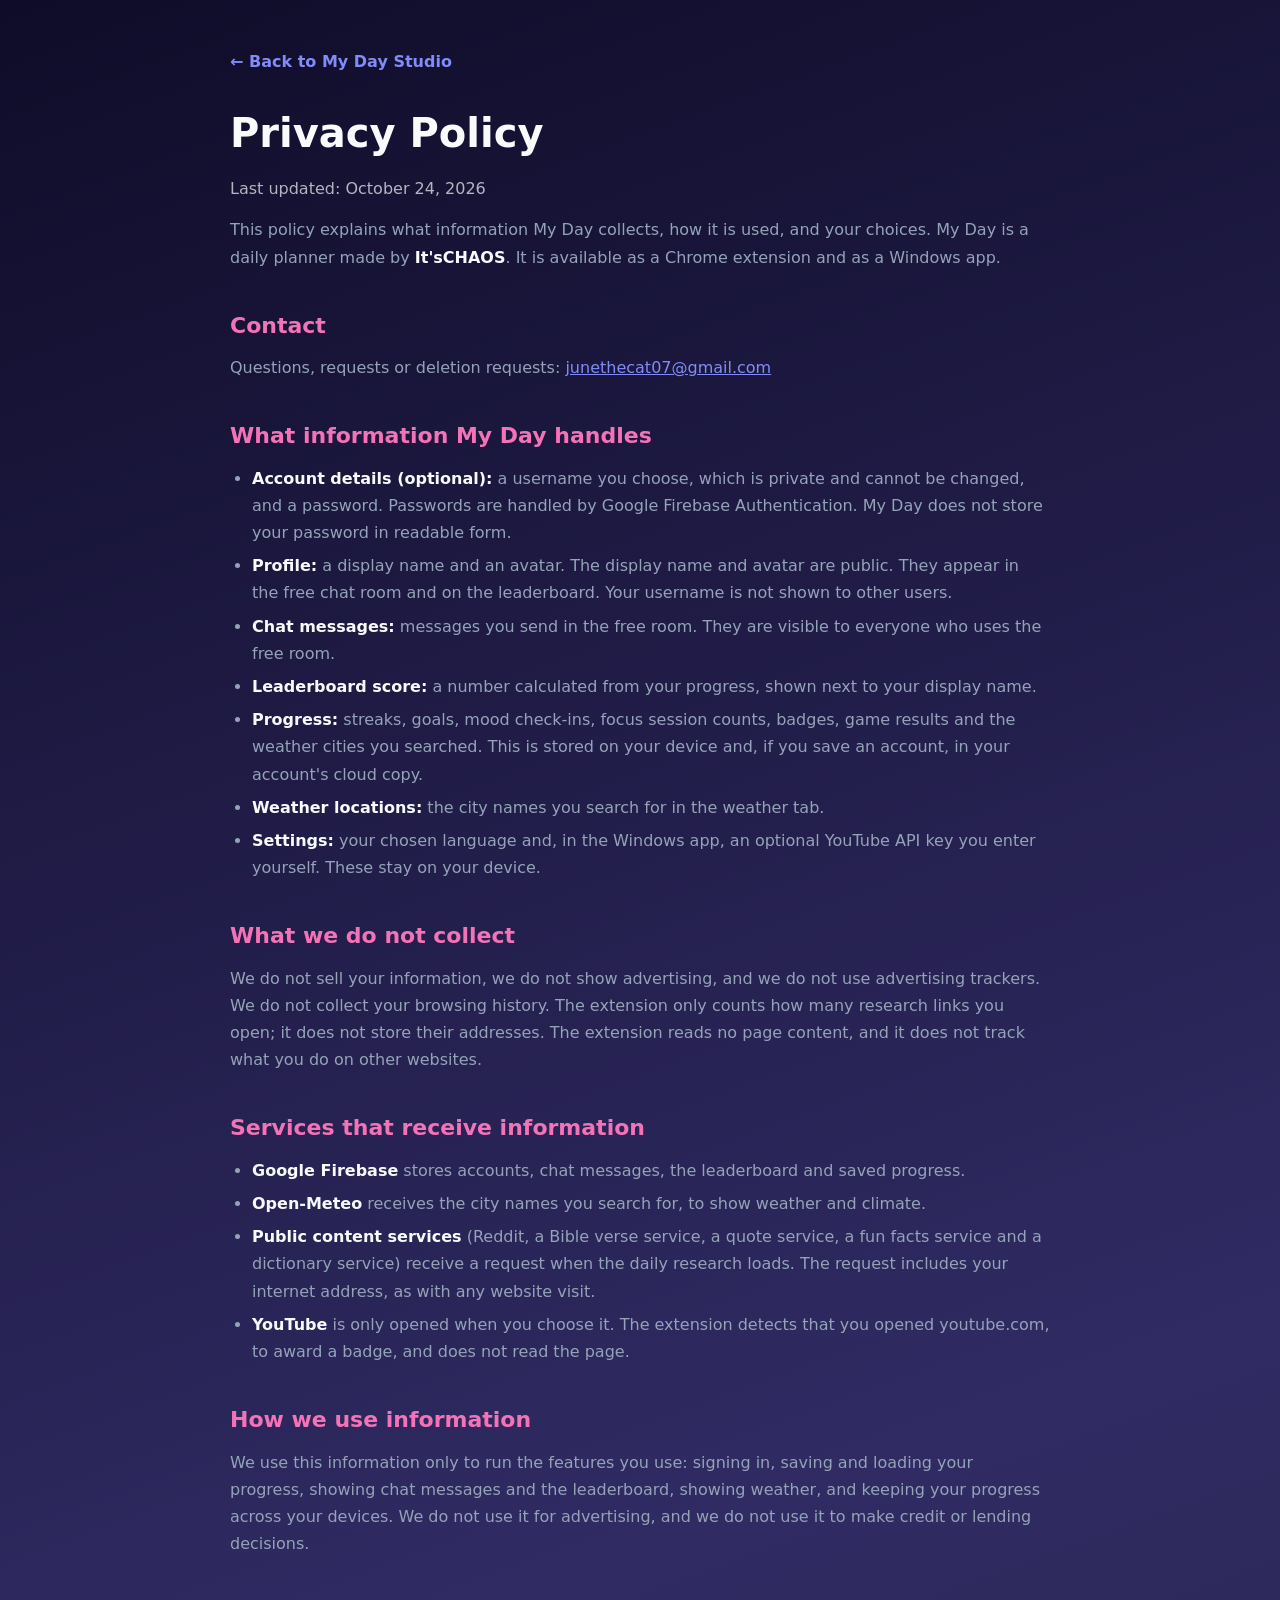
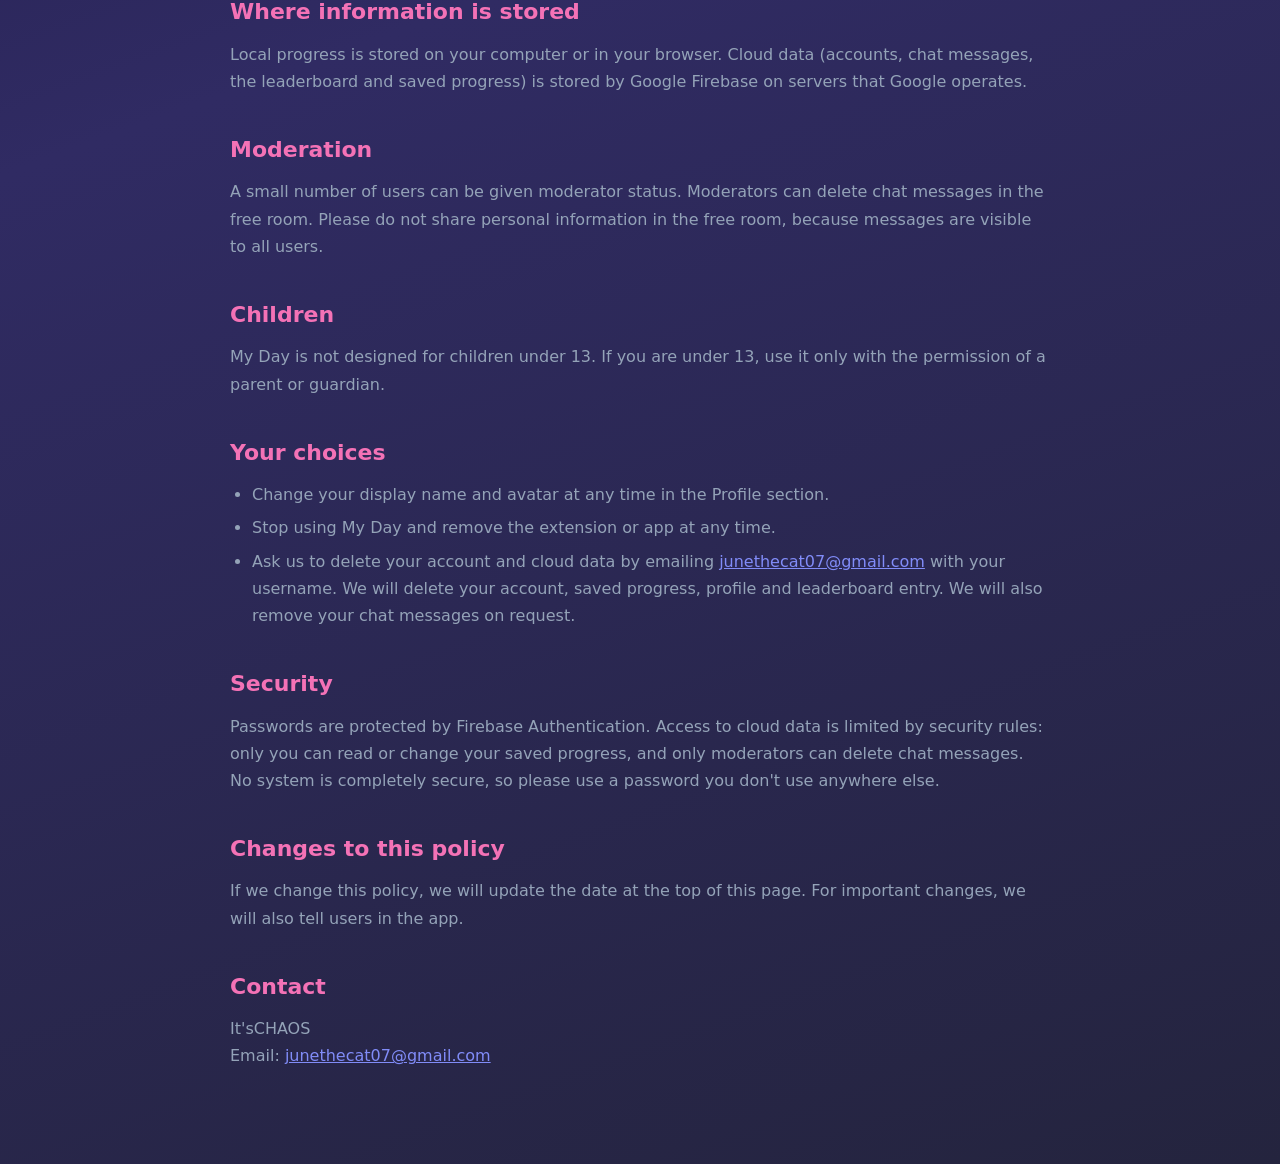
==== privacy.html @ 86819c7f "Add privacy policy for My Day application This file contains the privacy policy for the My Day appli" ====
<!DOCTYPE html>
<html lang="en">
<head>
<meta charset="UTF-8">
<meta name="viewport" content="width=device-width, initial-scale=1.0">
<title>Privacy Policy - My Day</title>
<meta name="description" content="Privacy policy for My Day, the Chrome extension and Windows app made by It'sCHAOS.">
<style>
  :root { --bg1:#0f0c29; --bg2:#302b63; --bg3:#24243e; --accent:#f472b6; --accent2:#818cf8; --text:#f8fafc; --muted:#94a3b8; }
  body { margin:0; font-family:"Segoe UI", system-ui, sans-serif; color:var(--text); line-height:1.7;
         background:linear-gradient(160deg,var(--bg1),var(--bg2) 55%,var(--bg3)); min-height:100vh; }
  main { max-width:820px; margin:0 auto; padding:48px 24px 80px; }
  h1 { font-size:40px; margin:0 0 8px; }
  h2 { font-size:22px; margin:36px 0 10px; color:var(--accent); }
  p, li { color:var(--muted); font-size:16px; }
  p { margin:0 0 14px; }
  ul { padding-left:22px; margin:0 0 14px; }
  li { margin-bottom:6px; }
  strong { color:var(--text); }
  a { color:var(--accent2); }
  .back { display:inline-block; margin-bottom:24px; text-decoration:none; font-weight:600; }
  .date { color:var(--text); opacity:0.7; }
</style>
</head>
<body>
<main>
  <a class="back" href="https://myday.projectlemon.net/">&larr; Back to My Day Studio</a>
  <h1>Privacy Policy</h1>
  <p class="date">Last updated: October 24, 2026</p>

  <p>This policy explains what information My Day collects, how it is used, and your choices. My Day is a daily planner made by <strong>It'sCHAOS</strong>. It is available as a Chrome extension and as a Windows app.</p>

  <h2>Contact</h2>
  <p>Questions, requests or deletion requests: <a href="mailto:junethecat07@gmail.com">junethecat07@gmail.com</a></p>

  <h2>What information My Day handles</h2>
  <ul>
    <li><strong>Account details (optional):</strong> a username you choose, which is private and cannot be changed, and a password. Passwords are handled by Google Firebase Authentication. My Day does not store your password in readable form.</li>
    <li><strong>Profile:</strong> a display name and an avatar. The display name and avatar are public. They appear in the free chat room and on the leaderboard. Your username is not shown to other users.</li>
    <li><strong>Chat messages:</strong> messages you send in the free room. They are visible to everyone who uses the free room.</li>
    <li><strong>Leaderboard score:</strong> a number calculated from your progress, shown next to your display name.</li>
    <li><strong>Progress:</strong> streaks, goals, mood check-ins, focus session counts, badges, game results and the weather cities you searched. This is stored on your device and, if you save an account, in your account's cloud copy.</li>
    <li><strong>Weather locations:</strong> the city names you search for in the weather tab.</li>
    <li><strong>Settings:</strong> your chosen language and, in the Windows app, an optional YouTube API key you enter yourself. These stay on your device.</li>
  </ul>

  <h2>What we do not collect</h2>
  <p>We do not sell your information, we do not show advertising, and we do not use advertising trackers. We do not collect your browsing history. The extension only counts how many research links you open; it does not store their addresses. The extension reads no page content, and it does not track what you do on other websites.</p>

  <h2>Services that receive information</h2>
  <ul>
    <li><strong>Google Firebase</strong> stores accounts, chat messages, the leaderboard and saved progress.</li>
    <li><strong>Open-Meteo</strong> receives the city names you search for, to show weather and climate.</li>
    <li><strong>Public content services</strong> (Reddit, a Bible verse service, a quote service, a fun facts service and a dictionary service) receive a request when the daily research loads. The request includes your internet address, as with any website visit.</li>
    <li><strong>YouTube</strong> is only opened when you choose it. The extension detects that you opened youtube.com, to award a badge, and does not read the page.</li>
  </ul>

  <h2>How we use information</h2>
  <p>We use this information only to run the features you use: signing in, saving and loading your progress, showing chat messages and the leaderboard, showing weather, and keeping your progress across your devices. We do not use it for advertising, and we do not use it to make credit or lending decisions.</p>

  <h2>Where information is stored</h2>
  <p>Local progress is stored on your computer or in your browser. Cloud data (accounts, chat messages, the leaderboard and saved progress) is stored by Google Firebase on servers that Google operates.</p>

  <h2>Moderation</h2>
  <p>A small number of users can be given moderator status. Moderators can delete chat messages in the free room. Please do not share personal information in the free room, because messages are visible to all users.</p>

  <h2>Children</h2>
  <p>My Day is not designed for children under 13. If you are under 13, use it only with the permission of a parent or guardian.</p>

  <h2>Your choices</h2>
  <ul>
    <li>Change your display name and avatar at any time in the Profile section.</li>
    <li>Stop using My Day and remove the extension or app at any time.</li>
    <li>Ask us to delete your account and cloud data by emailing <a href="mailto:junethecat07@gmail.com">junethecat07@gmail.com</a> with your username. We will delete your account, saved progress, profile and leaderboard entry. We will also remove your chat messages on request.</li>
  </ul>

  <h2>Security</h2>
  <p>Passwords are protected by Firebase Authentication. Access to cloud data is limited by security rules: only you can read or change your saved progress, and only moderators can delete chat messages. No system is completely secure, so please use a password you don't use anywhere else.</p>

  <h2>Changes to this policy</h2>
  <p>If we change this policy, we will update the date at the top of this page. For important changes, we will also tell users in the app.</p>

  <h2>Contact</h2>
  <p>It'sCHAOS<br>Email: <a href="mailto:junethecat07@gmail.com">junethecat07@gmail.com</a></p>
</main>
</body>
</html>
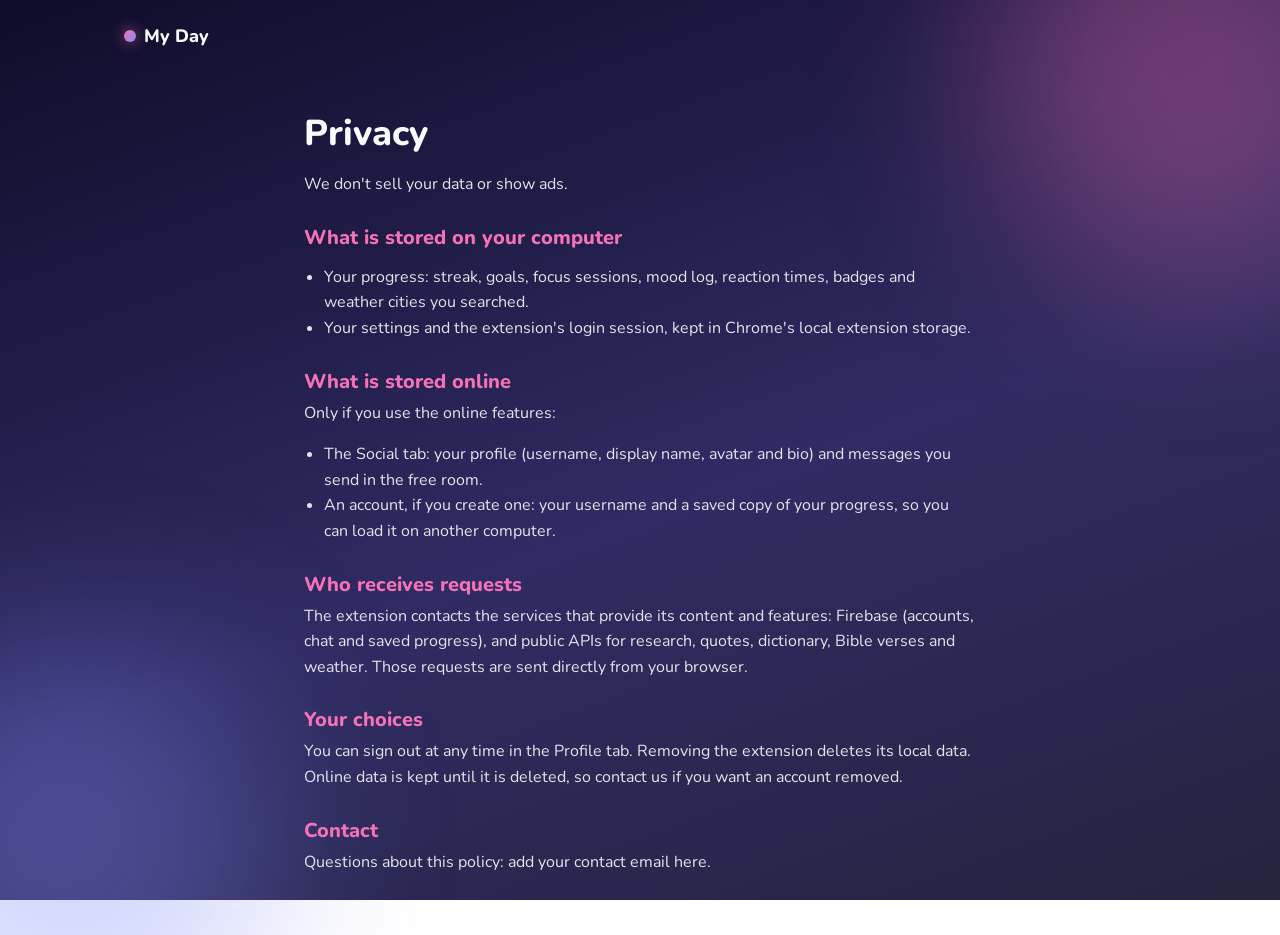
==== commit e70c0dc4: "Add files via upload" ====
--- a/privacy.html
+++ b/privacy.html
@@ -1,87 +1,55 @@
 <!DOCTYPE html>
 <html lang="en">
 <head>
-<meta charset="UTF-8">
-<meta name="viewport" content="width=device-width, initial-scale=1.0">
-<title>Privacy Policy - My Day</title>
-<meta name="description" content="Privacy policy for My Day, the Chrome extension and Windows app made by It'sCHAOS.">
-<style>
-  :root { --bg1:#0f0c29; --bg2:#302b63; --bg3:#24243e; --accent:#f472b6; --accent2:#818cf8; --text:#f8fafc; --muted:#94a3b8; }
-  body { margin:0; font-family:"Segoe UI", system-ui, sans-serif; color:var(--text); line-height:1.7;
-         background:linear-gradient(160deg,var(--bg1),var(--bg2) 55%,var(--bg3)); min-height:100vh; }
-  main { max-width:820px; margin:0 auto; padding:48px 24px 80px; }
-  h1 { font-size:40px; margin:0 0 8px; }
-  h2 { font-size:22px; margin:36px 0 10px; color:var(--accent); }
-  p, li { color:var(--muted); font-size:16px; }
-  p { margin:0 0 14px; }
-  ul { padding-left:22px; margin:0 0 14px; }
-  li { margin-bottom:6px; }
-  strong { color:var(--text); }
-  a { color:var(--accent2); }
-  .back { display:inline-block; margin-bottom:24px; text-decoration:none; font-weight:600; }
-  .date { color:var(--text); opacity:0.7; }
-</style>
+  <meta charset="UTF-8" />
+  <meta name="viewport" content="width=device-width, initial-scale=1.0" />
+  <title>Privacy · My Day</title>
+  <link rel="preconnect" href="https://fonts.googleapis.com" />
+  <link rel="preconnect" href="https://fonts.gstatic.com" crossorigin />
+  <link href="https://fonts.googleapis.com/css2?family=Nunito:wght@500;700;800&display=swap" rel="stylesheet" />
+  <link rel="stylesheet" href="styles.css" />
+  <style>
+    .legal { max-width: 720px; margin: 0 auto; padding: 40px 24px 60px; }
+    .legal h1 { font-size: 36px; font-weight: 800; margin-bottom: 18px; }
+    .legal h2 { font-size: 20px; font-weight: 800; margin: 28px 0 8px; color: var(--accent); }
+    .legal p, .legal li { color: var(--text); opacity: 0.9; }
+    .legal ul { padding-left: 20px; }
+    .legal a { color: var(--accent2); }
+  </style>
 </head>
 <body>
-<main>
-  <a class="back" href="https://myday.projectlemon.net/">&larr; Back to My Day Studio</a>
-  <h1>Privacy Policy</h1>
-  <p class="date">Last updated: October 24, 2026</p>
+  <div class="bg-orb orb-a" aria-hidden="true"></div>
+  <div class="bg-orb orb-b" aria-hidden="true"></div>
 
-  <p>This policy explains what information My Day collects, how it is used, and your choices. My Day is a daily planner made by <strong>It'sCHAOS</strong>. It is available as a Chrome extension and as a Windows app.</p>
+  <header class="top">
+    <a class="brand" href="index.html"><span class="brand-dot"></span> My Day</a>
+  </header>
 
-  <h2>Contact</h2>
-  <p>Questions, requests or deletion requests: <a href="mailto:junethecat07@gmail.com">junethecat07@gmail.com</a></p>
+  <main class="legal">
+    <h1>Privacy</h1>
+    <p>We don't sell your data or show ads.</p>
 
-  <h2>What information My Day handles</h2>
-  <ul>
-    <li><strong>Account details (optional):</strong> a username you choose, which is private and cannot be changed, and a password. Passwords are handled by Google Firebase Authentication. My Day does not store your password in readable form.</li>
-    <li><strong>Profile:</strong> a display name and an avatar. The display name and avatar are public. They appear in the free chat room and on the leaderboard. Your username is not shown to other users.</li>
-    <li><strong>Chat messages:</strong> messages you send in the free room. They are visible to everyone who uses the free room.</li>
-    <li><strong>Leaderboard score:</strong> a number calculated from your progress, shown next to your display name.</li>
-    <li><strong>Progress:</strong> streaks, goals, mood check-ins, focus session counts, badges, game results and the weather cities you searched. This is stored on your device and, if you save an account, in your account's cloud copy.</li>
-    <li><strong>Weather locations:</strong> the city names you search for in the weather tab.</li>
-    <li><strong>Settings:</strong> your chosen language and, in the Windows app, an optional YouTube API key you enter yourself. These stay on your device.</li>
-  </ul>
+    <h2>What is stored on your computer</h2>
+    <ul>
+      <li>Your progress: streak, goals, focus sessions, mood log, reaction times, badges and weather cities you searched.</li>
+      <li>Your settings and the extension's login session, kept in Chrome's local extension storage.</li>
+    </ul>
 
-  <h2>What we do not collect</h2>
-  <p>We do not sell your information, we do not show advertising, and we do not use advertising trackers. We do not collect your browsing history. The extension only counts how many research links you open; it does not store their addresses. The extension reads no page content, and it does not track what you do on other websites.</p>
+    <h2>What is stored online</h2>
+    <p>Only if you use the online features:</p>
+    <ul>
+      <li>The Social tab: your profile (username, display name, avatar and bio) and messages you send in the free room.</li>
+      <li>An account, if you create one: your username and a saved copy of your progress, so you can load it on another computer.</li>
+    </ul>
 
-  <h2>Services that receive information</h2>
-  <ul>
-    <li><strong>Google Firebase</strong> stores accounts, chat messages, the leaderboard and saved progress.</li>
-    <li><strong>Open-Meteo</strong> receives the city names you search for, to show weather and climate.</li>
-    <li><strong>Public content services</strong> (Reddit, a Bible verse service, a quote service, a fun facts service and a dictionary service) receive a request when the daily research loads. The request includes your internet address, as with any website visit.</li>
-    <li><strong>YouTube</strong> is only opened when you choose it. The extension detects that you opened youtube.com, to award a badge, and does not read the page.</li>
-  </ul>
+    <h2>Who receives requests</h2>
+    <p>The extension contacts the services that provide its content and features: Firebase (accounts, chat and saved progress), and public APIs for research, quotes, dictionary, Bible verses and weather. Those requests are sent directly from your browser.</p>
 
-  <h2>How we use information</h2>
-  <p>We use this information only to run the features you use: signing in, saving and loading your progress, showing chat messages and the leaderboard, showing weather, and keeping your progress across your devices. We do not use it for advertising, and we do not use it to make credit or lending decisions.</p>
+    <h2>Your choices</h2>
+    <p>You can sign out at any time in the Profile tab. Removing the extension deletes its local data. Online data is kept until it is deleted, so contact us if you want an account removed.</p>
 
-  <h2>Where information is stored</h2>
-  <p>Local progress is stored on your computer or in your browser. Cloud data (accounts, chat messages, the leaderboard and saved progress) is stored by Google Firebase on servers that Google operates.</p>
-
-  <h2>Moderation</h2>
-  <p>A small number of users can be given moderator status. Moderators can delete chat messages in the free room. Please do not share personal information in the free room, because messages are visible to all users.</p>
-
-  <h2>Children</h2>
-  <p>My Day is not designed for children under 13. If you are under 13, use it only with the permission of a parent or guardian.</p>
-
-  <h2>Your choices</h2>
-  <ul>
-    <li>Change your display name and avatar at any time in the Profile section.</li>
-    <li>Stop using My Day and remove the extension or app at any time.</li>
-    <li>Ask us to delete your account and cloud data by emailing <a href="mailto:junethecat07@gmail.com">junethecat07@gmail.com</a> with your username. We will delete your account, saved progress, profile and leaderboard entry. We will also remove your chat messages on request.</li>
-  </ul>
-
-  <h2>Security</h2>
-  <p>Passwords are protected by Firebase Authentication. Access to cloud data is limited by security rules: only you can read or change your saved progress, and only moderators can delete chat messages. No system is completely secure, so please use a password you don't use anywhere else.</p>
-
-  <h2>Changes to this policy</h2>
-  <p>If we change this policy, we will update the date at the top of this page. For important changes, we will also tell users in the app.</p>
-
-  <h2>Contact</h2>
-  <p>It'sCHAOS<br>Email: <a href="mailto:junethecat07@gmail.com">junethecat07@gmail.com</a></p>
-</main>
+    <h2>Contact</h2>
+    <p>Questions about this policy: add your contact email here.</p>
+  </main>
 </body>
 </html>
--- a/styles.css
+++ b/styles.css
@@ -0,0 +1,374 @@
+:root {
+  --bg1: #0f0c29;
+  --bg2: #302b63;
+  --bg3: #24243e;
+  --accent: #f472b6;
+  --accent2: #818cf8;
+  --gold: #fbbf24;
+  --orange: #f97316;
+  --text: #f8fafc;
+  --muted: #94a3b8;
+  --glass: rgba(255, 255, 255, 0.07);
+  --border: rgba(255, 255, 255, 0.12);
+}
+
+* { box-sizing: border-box; }
+
+html { scroll-behavior: smooth; }
+
+body {
+  margin: 0;
+  min-height: 100vh;
+  overflow-x: hidden;
+  font-family: "Nunito", "Segoe UI", system-ui, sans-serif;
+  color: var(--text);
+  background: linear-gradient(160deg, var(--bg1), var(--bg2) 55%, var(--bg3)) fixed;
+  line-height: 1.6;
+}
+
+h1, h2, h3 { margin: 0; line-height: 1.15; }
+p { margin: 0; }
+a { color: inherit; }
+
+/* ---------- background ---------- */
+.bg-orb {
+  position: fixed;
+  width: 420px;
+  height: 420px;
+  border-radius: 50%;
+  filter: blur(90px);
+  opacity: 0.35;
+  pointer-events: none;
+  z-index: 0;
+  animation: drift 18s ease-in-out infinite alternate;
+}
+.orb-a { background: var(--accent); top: -140px; right: -120px; }
+.orb-b { background: var(--accent2); bottom: -160px; left: -140px; animation-delay: -6s; }
+@keyframes drift {
+  to { transform: translate(60px, 40px) scale(1.1); }
+}
+
+.float {
+  position: fixed;
+  z-index: 0;
+  font-size: 34px;
+  opacity: 0.25;
+  pointer-events: none;
+  animation: bob 6s ease-in-out infinite;
+}
+.float-1 { top: 18%; left: 4%; font-size: 40px; }
+.float-2 { bottom: 14%; right: 6%; font-size: 48px; animation-delay: -2s; }
+.float-3 { top: 62%; left: 6%; font-size: 30px; animation: fly 16s linear infinite; }
+@keyframes bob {
+  0%, 100% { transform: translateY(0) rotate(-6deg); }
+  50% { transform: translateY(-18px) rotate(6deg); }
+}
+@keyframes fly {
+  0% { transform: translateX(-60px); }
+  100% { transform: translateX(calc(100vw + 60px)); }
+}
+
+body > *:not(.bg-orb):not(.float) { position: relative; z-index: 1; }
+
+/* ---------- header ---------- */
+.top {
+  max-width: 1080px;
+  margin: 0 auto;
+  padding: 22px 24px;
+  display: flex;
+  justify-content: space-between;
+  align-items: center;
+  gap: 16px;
+}
+.brand {
+  display: flex;
+  align-items: center;
+  gap: 8px;
+  font-weight: 800;
+  font-size: 18px;
+  text-decoration: none;
+}
+.brand-dot {
+  width: 12px;
+  height: 12px;
+  border-radius: 50%;
+  background: linear-gradient(135deg, var(--accent), var(--accent2));
+  box-shadow: 0 0 14px rgba(244, 114, 182, 0.7);
+}
+.top nav { display: flex; gap: 20px; font-size: 14px; font-weight: 700; }
+.top nav a { text-decoration: none; color: var(--muted); transition: color 0.2s; }
+.top nav a:hover { color: var(--text); }
+
+/* ---------- hero ---------- */
+main { max-width: 1080px; margin: 0 auto; padding: 0 24px; }
+
+.hero {
+  display: grid;
+  grid-template-columns: 1.1fr 0.9fr;
+  gap: 48px;
+  align-items: center;
+  padding: 40px 0 70px;
+}
+.eyebrow {
+  display: inline-block;
+  font-size: 13px;
+  font-weight: 800;
+  padding: 6px 14px;
+  border-radius: 999px;
+  background: rgba(249, 115, 22, 0.18);
+  border: 1px solid rgba(249, 115, 22, 0.5);
+  color: #fdba74;
+  margin-bottom: 18px;
+}
+.hero h1 { font-size: clamp(38px, 5.4vw, 60px); font-weight: 800; letter-spacing: -0.02em; }
+.grad {
+  background: linear-gradient(90deg, var(--accent), var(--gold), var(--accent2));
+  background-size: 200% 100%;
+  -webkit-background-clip: text;
+  background-clip: text;
+  color: transparent;
+  animation: shimmer 6s linear infinite;
+}
+@keyframes shimmer { to { background-position: 200% 0; } }
+.lead { font-size: 19px; color: var(--muted); margin-top: 18px; max-width: 520px; }
+
+.cta { display: flex; gap: 12px; flex-wrap: wrap; margin-top: 30px; }
+.btn {
+  display: inline-block;
+  padding: 14px 26px;
+  border-radius: 14px;
+  font-weight: 800;
+  font-size: 16px;
+  text-decoration: none;
+  transition: transform 0.2s, box-shadow 0.2s, background 0.2s;
+}
+.btn:hover { transform: translateY(-2px); }
+.btn:active { transform: scale(0.97); }
+.btn-primary {
+  background: linear-gradient(135deg, var(--accent), var(--accent2));
+  color: #fff;
+  box-shadow: 0 10px 26px rgba(244, 114, 182, 0.35);
+}
+.btn-primary:hover { box-shadow: 0 14px 32px rgba(244, 114, 182, 0.5); }
+.btn-ghost {
+  background: var(--glass);
+  border: 1px solid var(--border);
+  color: var(--text);
+}
+.btn-ghost:hover { background: rgba(255, 255, 255, 0.12); }
+
+/* ---------- popup mock ---------- */
+.mock {
+  justify-self: center;
+  width: 320px;
+  padding: 16px;
+  border-radius: 22px;
+  background: rgba(30, 27, 75, 0.7);
+  border: 1px solid var(--border);
+  backdrop-filter: blur(14px);
+  box-shadow: 0 30px 60px rgba(0, 0, 0, 0.45);
+  animation: floaty 7s ease-in-out infinite;
+}
+@keyframes floaty {
+  0%, 100% { transform: translateY(0) rotate(-1deg); }
+  50% { transform: translateY(-14px) rotate(1deg); }
+}
+.mock-top { display: flex; justify-content: space-between; align-items: center; }
+.mock-hello { font-weight: 800; font-size: 18px; }
+.mock-streak {
+  background: linear-gradient(135deg, var(--orange), #ef4444);
+  padding: 4px 11px;
+  border-radius: 999px;
+  font-weight: 800;
+  font-size: 13px;
+  box-shadow: 0 6px 16px rgba(249, 115, 22, 0.35);
+}
+.mock-tabs {
+  display: grid;
+  grid-template-columns: repeat(8, 1fr);
+  gap: 4px;
+  margin: 14px 0;
+}
+.mock-tabs span {
+  text-align: center;
+  font-size: 15px;
+  padding: 6px 0;
+  border-radius: 10px;
+  background: var(--glass);
+  border: 1px solid var(--border);
+}
+.mock-tabs span.on {
+  background: linear-gradient(135deg, var(--accent), var(--accent2));
+  border-color: transparent;
+  box-shadow: 0 6px 14px rgba(129, 140, 248, 0.35);
+}
+.mock-card {
+  background: var(--glass);
+  border: 1px solid var(--border);
+  border-radius: 16px;
+  padding: 12px 14px;
+}
+.mock-kicker { font-size: 11px; font-weight: 800; color: var(--accent); text-transform: uppercase; letter-spacing: 0.06em; }
+.mock-text { font-size: 14px; margin-top: 4px; }
+.mock-row { display: flex; align-items: center; gap: 16px; margin-top: 14px; }
+.ring { position: relative; width: 110px; height: 110px; flex: none; }
+.ring svg { width: 100%; height: 100%; transform: rotate(-90deg); }
+.ring-bg { fill: none; stroke: rgba(255, 255, 255, 0.1); stroke-width: 8; }
+.ring-fill {
+  fill: none;
+  stroke: var(--accent);
+  stroke-width: 8;
+  stroke-linecap: round;
+  stroke-dasharray: 314;
+  stroke-dashoffset: 110;
+  filter: drop-shadow(0 0 6px rgba(244, 114, 182, 0.6));
+  animation: ring 8s ease-in-out infinite alternate;
+}
+@keyframes ring { to { stroke-dashoffset: 260; } }
+.ring span {
+  position: absolute;
+  inset: 0;
+  display: flex;
+  align-items: center;
+  justify-content: center;
+  font-weight: 800;
+  font-size: 20px;
+}
+.mock-stats { display: grid; grid-template-columns: auto 1fr; gap: 2px 10px; align-items: baseline; }
+.mock-stats b { color: var(--gold); font-size: 20px; text-align: right; }
+.mock-stats span { font-size: 12px; color: var(--muted); }
+
+/* ---------- sections ---------- */
+.section { padding: 60px 0; }
+.section h2 { font-size: clamp(28px, 3.6vw, 38px); font-weight: 800; margin-bottom: 26px; }
+.muted { color: var(--muted); margin-top: -14px; margin-bottom: 24px; }
+
+.grid {
+  display: grid;
+  grid-template-columns: repeat(auto-fit, minmax(230px, 1fr));
+  gap: 16px;
+}
+.feature {
+  padding: 22px;
+  border-radius: 20px;
+  background: var(--glass);
+  border: 1px solid var(--border);
+  backdrop-filter: blur(8px);
+  transition: transform 0.25s, border-color 0.25s, box-shadow 0.25s;
+}
+.feature:hover {
+  transform: translateY(-6px) rotate(-0.5deg);
+  border-color: rgba(244, 114, 182, 0.55);
+  box-shadow: 0 18px 36px rgba(0, 0, 0, 0.3);
+}
+.ico {
+  display: inline-flex;
+  align-items: center;
+  justify-content: center;
+  width: 46px;
+  height: 46px;
+  border-radius: 14px;
+  font-size: 24px;
+  background: linear-gradient(135deg, rgba(244, 114, 182, 0.25), rgba(129, 140, 248, 0.25));
+  transition: transform 0.4s;
+}
+.feature:hover .ico { transform: rotate(-12deg) scale(1.15); }
+.feature h3 { font-size: 19px; margin: 14px 0 8px; }
+.feature p { color: var(--muted); font-size: 15px; }
+
+.steps { list-style: none; padding: 0; margin: 0; display: grid; gap: 14px; max-width: 560px; }
+.steps li {
+  display: flex;
+  align-items: center;
+  gap: 16px;
+  padding: 16px 18px;
+  border-radius: 16px;
+  background: var(--glass);
+  border: 1px solid var(--border);
+}
+.num {
+  flex: none;
+  width: 38px;
+  height: 38px;
+  border-radius: 50%;
+  display: flex;
+  align-items: center;
+  justify-content: center;
+  font-weight: 800;
+  background: linear-gradient(135deg, var(--accent), var(--accent2));
+  box-shadow: 0 6px 16px rgba(244, 114, 182, 0.35);
+}
+.steps p { font-size: 16px; }
+
+.card {
+  padding: 26px;
+  border-radius: 20px;
+  background: var(--glass);
+  border: 1px solid var(--border);
+  margin-bottom: 16px;
+}
+.card h2 { font-size: 24px; font-weight: 800; margin-bottom: 10px; }
+.card p { color: var(--muted); }
+.card-link {
+  display: inline-block;
+  margin-top: 12px;
+  color: var(--accent2);
+  font-weight: 800;
+  text-decoration: none;
+}
+.card-link:hover { text-decoration: underline; }
+
+.closing {
+  margin: 40px 0 20px;
+  padding: 50px 24px;
+  text-align: center;
+  border-radius: 28px;
+  background: linear-gradient(135deg, rgba(244, 114, 182, 0.14), rgba(129, 140, 248, 0.14));
+  border: 1px solid var(--border);
+}
+.closing h2 { font-size: clamp(26px, 3.4vw, 36px); font-weight: 800; margin-bottom: 22px; }
+
+.foot {
+  max-width: 1080px;
+  margin: 0 auto;
+  padding: 26px 24px 40px;
+  display: flex;
+  justify-content: space-between;
+  flex-wrap: wrap;
+  gap: 12px;
+  font-size: 14px;
+  color: var(--muted);
+}
+.foot a { color: var(--muted); text-decoration: none; }
+.foot a:hover { color: var(--text); }
+
+/* ---------- scroll reveal ---------- */
+.reveal {
+  opacity: 0;
+  transform: translateY(22px);
+  transition: opacity 0.7s ease, transform 0.7s cubic-bezier(0.2, 0.8, 0.2, 1);
+  transition-delay: var(--d, 0ms);
+}
+.reveal.in { opacity: 1; transform: none; }
+
+/* ---------- phones ---------- */
+@media (max-width: 860px) {
+  .hero { grid-template-columns: 1fr; gap: 36px; padding-top: 16px; }
+  .mock { width: min(320px, 100%); }
+  .top nav { display: none; }
+}
+@media (max-width: 480px) {
+  main, .top, .foot { padding-left: 16px; padding-right: 16px; }
+  .lead { font-size: 17px; }
+  .float-2, .float-3 { display: none; }
+}
+
+/* ---------- reduced motion ---------- */
+@media (prefers-reduced-motion: reduce) {
+  *, *::before, *::after {
+    animation: none !important;
+    transition: none !important;
+    scroll-behavior: auto !important;
+  }
+  .reveal { opacity: 1; transform: none; }
+}
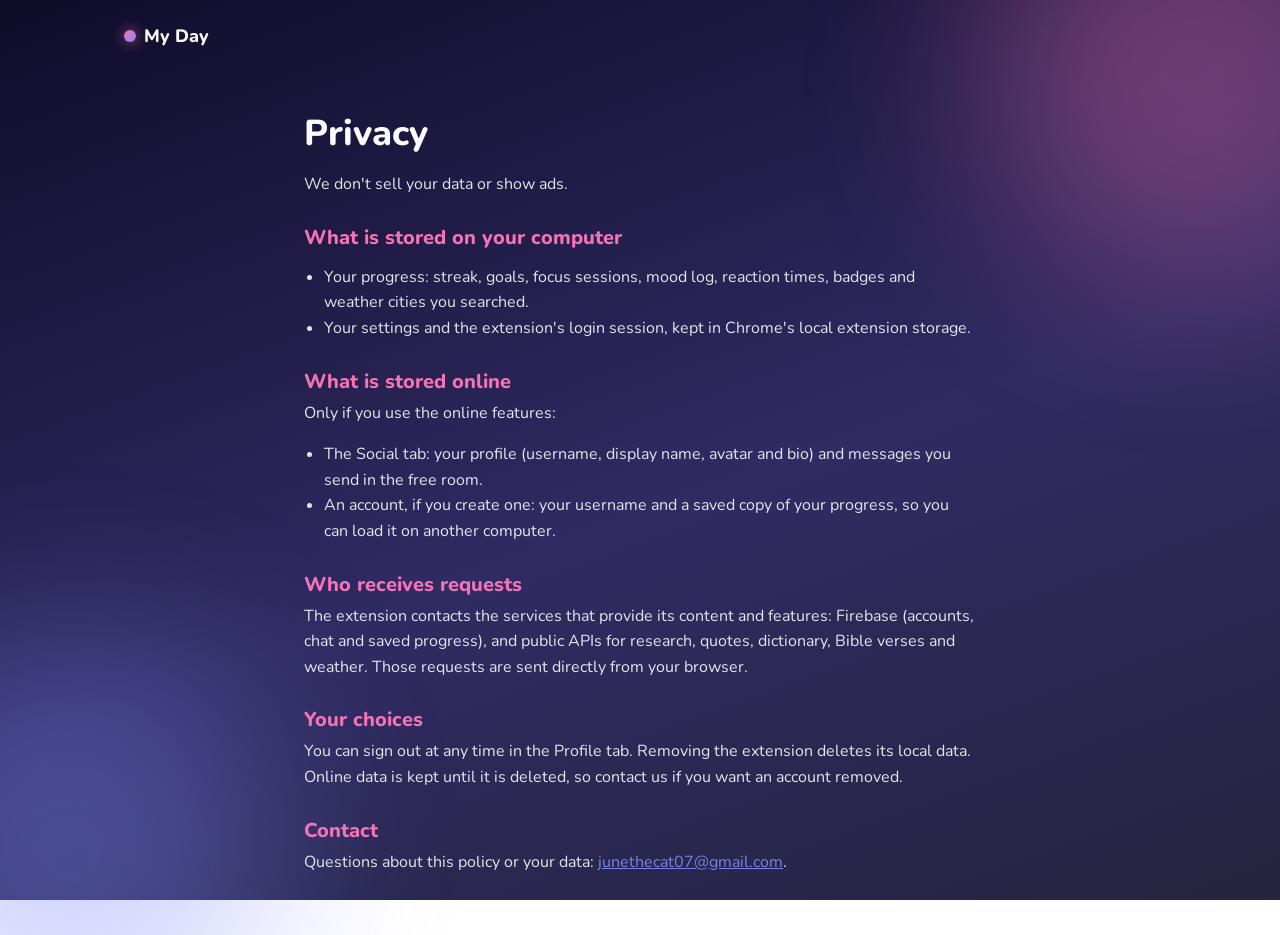
==== commit 6e7078b3: "Add files via upload" ====
--- a/privacy.html
+++ b/privacy.html
@@ -1,9 +1,16 @@
-<!DOCTYPE html>
+﻿<!DOCTYPE html>
 <html lang="en">
 <head>
   <meta charset="UTF-8" />
   <meta name="viewport" content="width=device-width, initial-scale=1.0" />
-  <title>Privacy · My Day</title>
+  <title>Privacy policy · My Day</title>
+  <meta name="description" content="How My Day stores your data: locally on your computer, and online only for the optional chat profile and saved accounts." />
+  <meta name="robots" content="index, follow" />
+  <link rel="canonical" href="https://myday.projectlemon.net/privacy.html" />
+  <link rel="icon" href="icon.png" type="image/png" />
+  <meta property="og:title" content="Privacy policy · My Day" />
+  <meta property="og:type" content="website" />
+  <meta property="og:url" content="https://myday.projectlemon.net/privacy.html" />
   <link rel="preconnect" href="https://fonts.googleapis.com" />
   <link rel="preconnect" href="https://fonts.gstatic.com" crossorigin />
   <link href="https://fonts.googleapis.com/css2?family=Nunito:wght@500;700;800&display=swap" rel="stylesheet" />
@@ -49,7 +56,7 @@
     <p>You can sign out at any time in the Profile tab. Removing the extension deletes its local data. Online data is kept until it is deleted, so contact us if you want an account removed.</p>
 
     <h2>Contact</h2>
-    <p>Questions about this policy: add your contact email here.</p>
+    <p>Questions about this policy or your data: <a href="mailto:junethecat07@gmail.com">junethecat07@gmail.com</a>.</p>
   </main>
 </body>
 </html>
--- a/styles.css
+++ b/styles.css
@@ -342,6 +342,38 @@
 .foot a { color: var(--muted); text-decoration: none; }
 .foot a:hover { color: var(--text); }
 
+/* ---------- support: FAQ and contact ---------- */
+.faq { display: grid; gap: 10px; }
+.faq details {
+  padding: 16px 20px;
+  border-radius: 16px;
+  background: var(--glass);
+  border: 1px solid var(--border);
+  transition: border-color 0.2s;
+}
+.faq details[open] { border-color: rgba(244, 114, 182, 0.5); }
+.faq summary {
+  cursor: pointer;
+  font-weight: 800;
+  font-size: 16px;
+  list-style: none;
+  display: flex;
+  justify-content: space-between;
+  align-items: center;
+  gap: 12px;
+}
+.faq summary::-webkit-details-marker { display: none; }
+.faq summary::after {
+  content: "+";
+  font-size: 22px;
+  color: var(--accent);
+  transition: transform 0.25s;
+}
+.faq details[open] summary::after { transform: rotate(45deg); }
+.faq details p { color: var(--muted); margin-top: 10px; }
+.faq details a { color: var(--accent2); }
+.contact { margin-top: 24px; }
+
 /* ---------- scroll reveal ---------- */
 .reveal {
   opacity: 0;
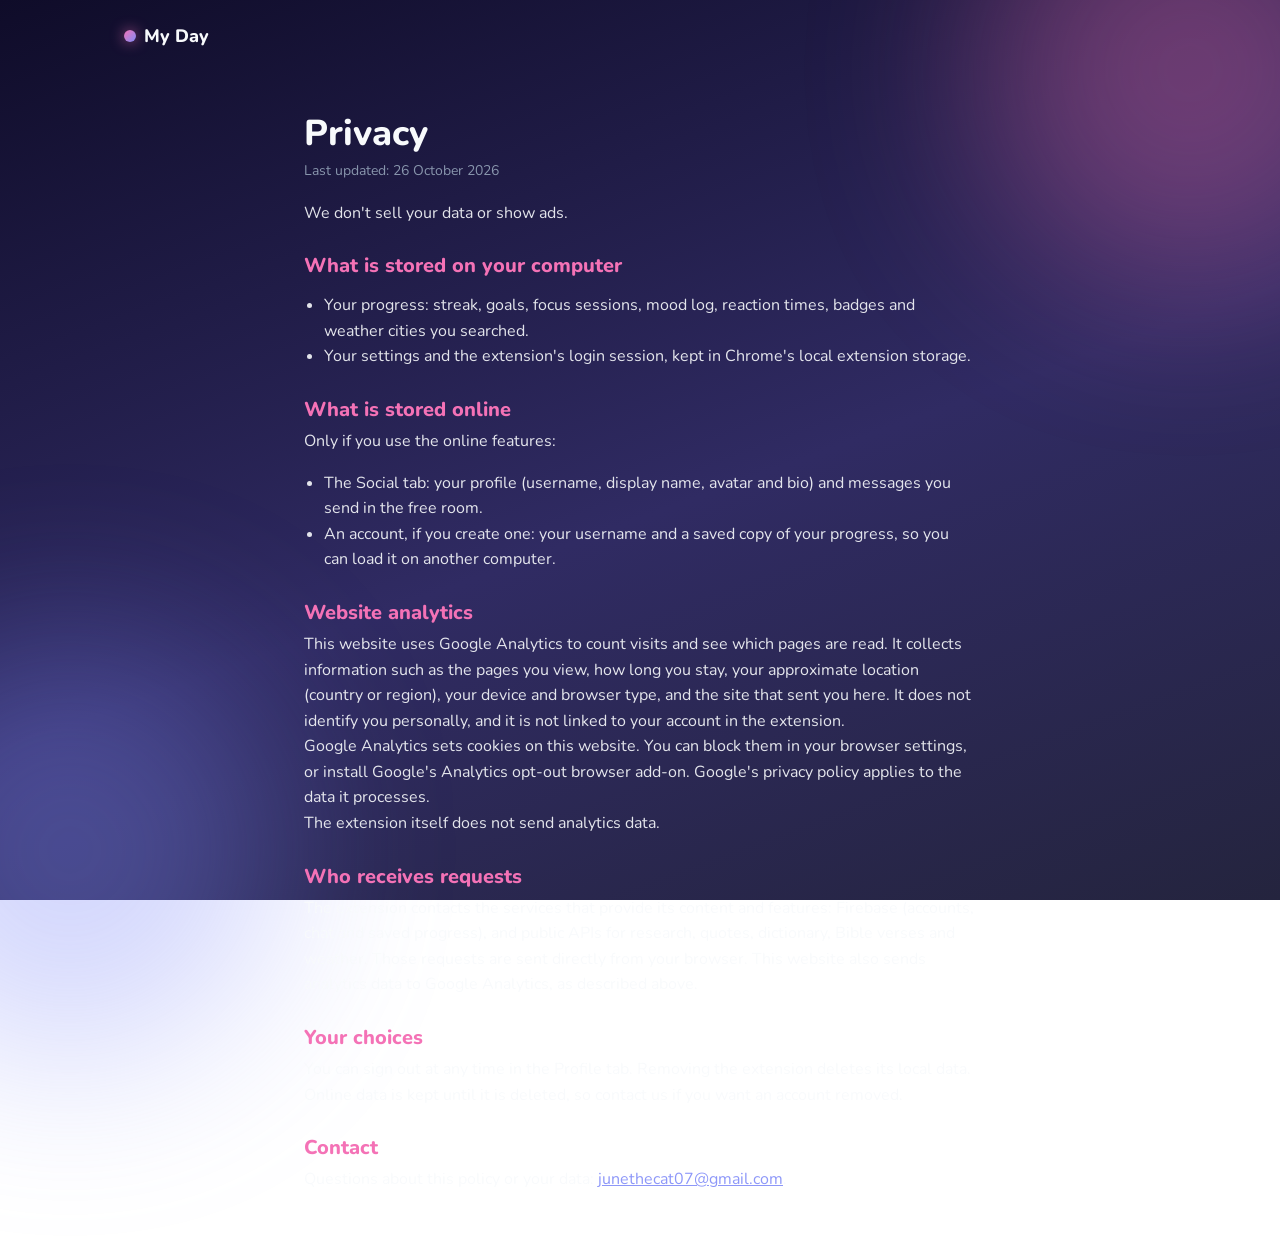
==== commit 74beee8c: "Revise privacy policy and add analytics information Updated privacy policy to include Google Analyti" ====
--- a/privacy.html
+++ b/privacy.html
@@ -1,10 +1,19 @@
-﻿<!DOCTYPE html>
+<!DOCTYPE html>
 <html lang="en">
 <head>
+  <!-- Google tag (gtag.js) -->
+  <script async src="https://www.googletagmanager.com/gtag/js?id=G-1ECMHPVDBG"></script>
+  <script>
+    window.dataLayer = window.dataLayer || [];
+    function gtag(){dataLayer.push(arguments);}
+    gtag('js', new Date());
+    gtag('config', 'G-1ECMHPVDBG');
+  </script>
+
   <meta charset="UTF-8" />
   <meta name="viewport" content="width=device-width, initial-scale=1.0" />
   <title>Privacy policy · My Day</title>
-  <meta name="description" content="How My Day stores your data: locally on your computer, and online only for the optional chat profile and saved accounts." />
+  <meta name="description" content="How My Day handles your data: stored on your computer, online only for the optional chat profile and saved accounts, and website analytics with Google Analytics." />
   <meta name="robots" content="index, follow" />
   <link rel="canonical" href="https://myday.projectlemon.net/privacy.html" />
   <link rel="icon" href="icon.png" type="image/png" />
@@ -17,7 +26,8 @@
   <link rel="stylesheet" href="styles.css" />
   <style>
     .legal { max-width: 720px; margin: 0 auto; padding: 40px 24px 60px; }
-    .legal h1 { font-size: 36px; font-weight: 800; margin-bottom: 18px; }
+    .legal h1 { font-size: 36px; font-weight: 800; margin-bottom: 6px; }
+    .legal .updated { color: var(--muted); font-size: 14px; margin-bottom: 18px; }
     .legal h2 { font-size: 20px; font-weight: 800; margin: 28px 0 8px; color: var(--accent); }
     .legal p, .legal li { color: var(--text); opacity: 0.9; }
     .legal ul { padding-left: 20px; }
@@ -34,6 +44,7 @@
 
   <main class="legal">
     <h1>Privacy</h1>
+    <p class="updated">Last updated: 26 October 2026</p>
     <p>We don't sell your data or show ads.</p>
 
     <h2>What is stored on your computer</h2>
@@ -49,8 +60,13 @@
       <li>An account, if you create one: your username and a saved copy of your progress, so you can load it on another computer.</li>
     </ul>
 
+    <h2>Website analytics</h2>
+    <p>This website uses Google Analytics to count visits and see which pages are read. It collects information such as the pages you view, how long you stay, your approximate location (country or region), your device and browser type, and the site that sent you here. It does not identify you personally, and it is not linked to your account in the extension.</p>
+    <p>Google Analytics sets cookies on this website. You can block them in your browser settings, or install Google's Analytics opt-out browser add-on. Google's privacy policy applies to the data it processes.</p>
+    <p>The extension itself does not send analytics data.</p>
+
     <h2>Who receives requests</h2>
-    <p>The extension contacts the services that provide its content and features: Firebase (accounts, chat and saved progress), and public APIs for research, quotes, dictionary, Bible verses and weather. Those requests are sent directly from your browser.</p>
+    <p>The extension contacts the services that provide its content and features: Firebase (accounts, chat and saved progress), and public APIs for research, quotes, dictionary, Bible verses and weather. Those requests are sent directly from your browser. This website also sends analytics data to Google Analytics, as described above.</p>
 
     <h2>Your choices</h2>
     <p>You can sign out at any time in the Profile tab. Removing the extension deletes its local data. Online data is kept until it is deleted, so contact us if you want an account removed.</p>
--- a/styles.css
+++ b/styles.css
@@ -134,7 +134,9 @@
 
 .cta { display: flex; gap: 12px; flex-wrap: wrap; margin-top: 30px; }
 .btn {
-  display: inline-block;
+  display: inline-flex;
+  align-items: center;
+  gap: 10px;
   padding: 14px 26px;
   border-radius: 14px;
   font-weight: 800;
@@ -156,6 +158,7 @@
   color: var(--text);
 }
 .btn-ghost:hover { background: rgba(255, 255, 255, 0.12); }
+.chrome-logo { width: 20px; height: 20px; flex-shrink: 0; }
 
 /* ---------- popup mock ---------- */
 .mock {
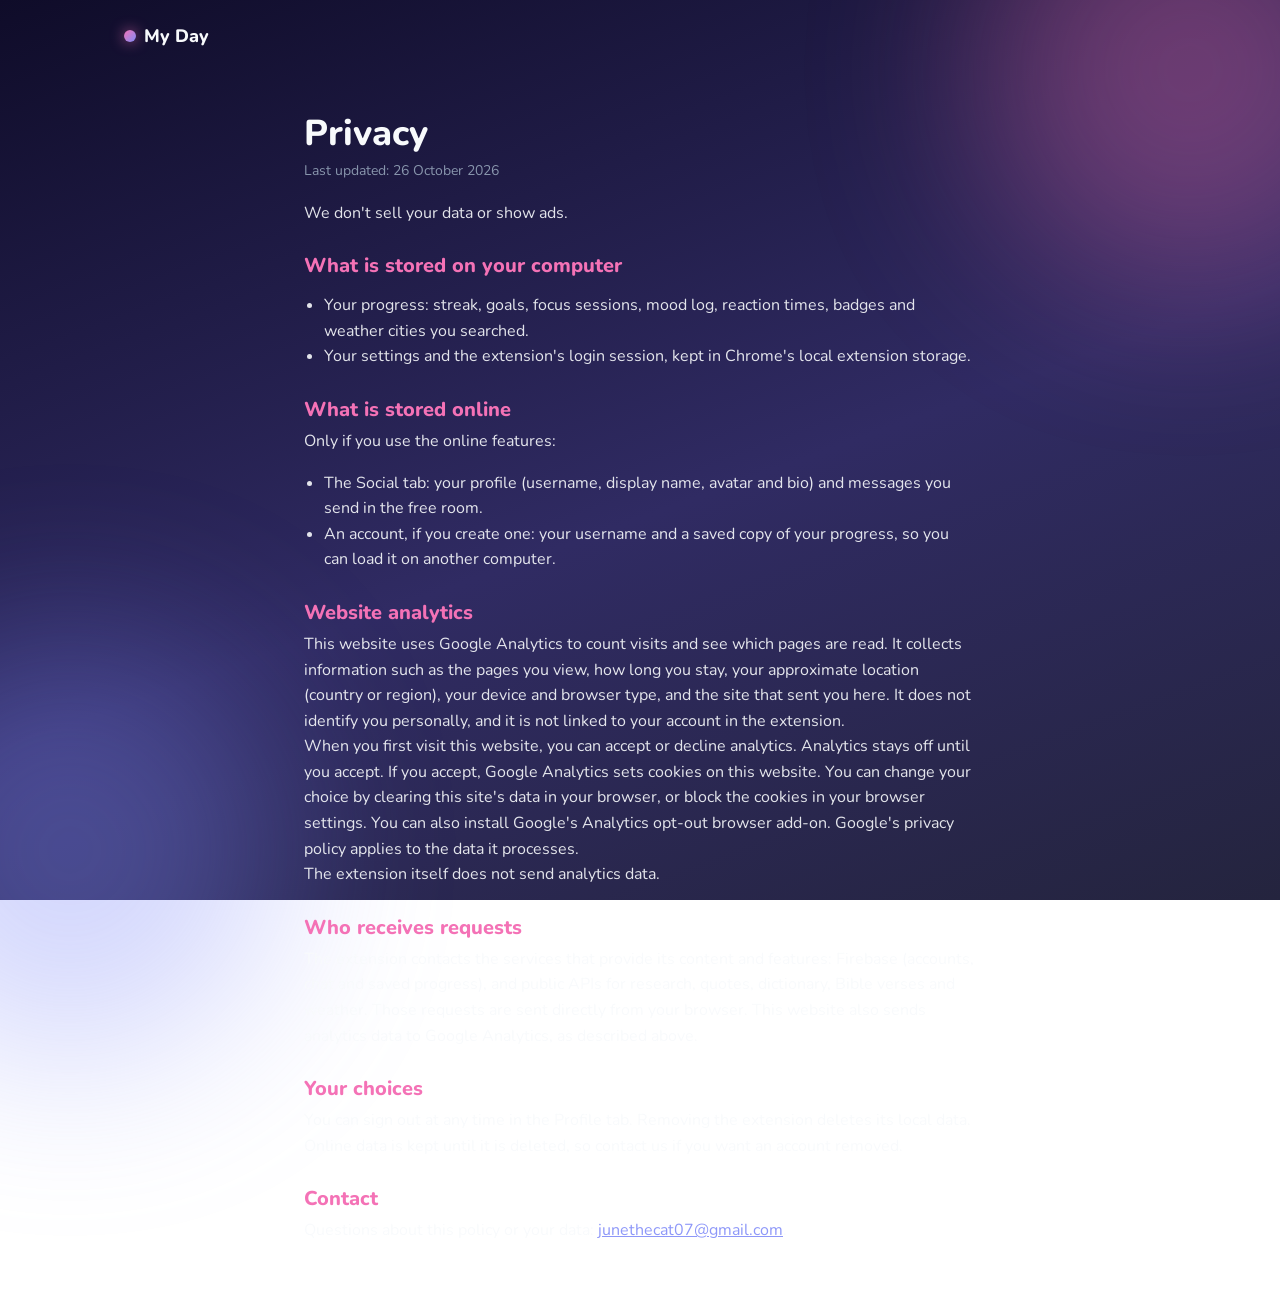
==== commit 65e61c00: "Update privacy.html" ====
--- a/privacy.html
+++ b/privacy.html
@@ -1,11 +1,18 @@
 <!DOCTYPE html>
 <html lang="en">
 <head>
-  <!-- Google tag (gtag.js) -->
-  <script async src="https://www.googletagmanager.com/gtag/js?id=G-1ECMHPVDBG"></script>
   <script>
     window.dataLayer = window.dataLayer || [];
     function gtag(){dataLayer.push(arguments);}
+    gtag('consent', 'default', {
+      analytics_storage: 'denied',
+      ad_storage: 'denied',
+      ad_user_data: 'denied',
+      ad_personalization: 'denied'
+    });
+  </script>
+  <script async src="https://www.googletagmanager.com/gtag/js?id=G-1ECMHPVDBG"></script>
+  <script>
     gtag('js', new Date());
     gtag('config', 'G-1ECMHPVDBG');
   </script>
@@ -62,7 +69,7 @@
 
     <h2>Website analytics</h2>
     <p>This website uses Google Analytics to count visits and see which pages are read. It collects information such as the pages you view, how long you stay, your approximate location (country or region), your device and browser type, and the site that sent you here. It does not identify you personally, and it is not linked to your account in the extension.</p>
-    <p>Google Analytics sets cookies on this website. You can block them in your browser settings, or install Google's Analytics opt-out browser add-on. Google's privacy policy applies to the data it processes.</p>
+    <p>When you first visit this website, you can accept or decline analytics. Analytics stays off until you accept. If you accept, Google Analytics sets cookies on this website. You can change your choice by clearing this site's data in your browser, or block the cookies in your browser settings. You can also install Google's Analytics opt-out browser add-on. Google's privacy policy applies to the data it processes.</p>
     <p>The extension itself does not send analytics data.</p>
 
     <h2>Who receives requests</h2>
@@ -74,5 +81,7 @@
     <h2>Contact</h2>
     <p>Questions about this policy or your data: <a href="mailto:junethecat07@gmail.com">junethecat07@gmail.com</a>.</p>
   </main>
+
+  <script src="consent.js"></script>
 </body>
 </html>
